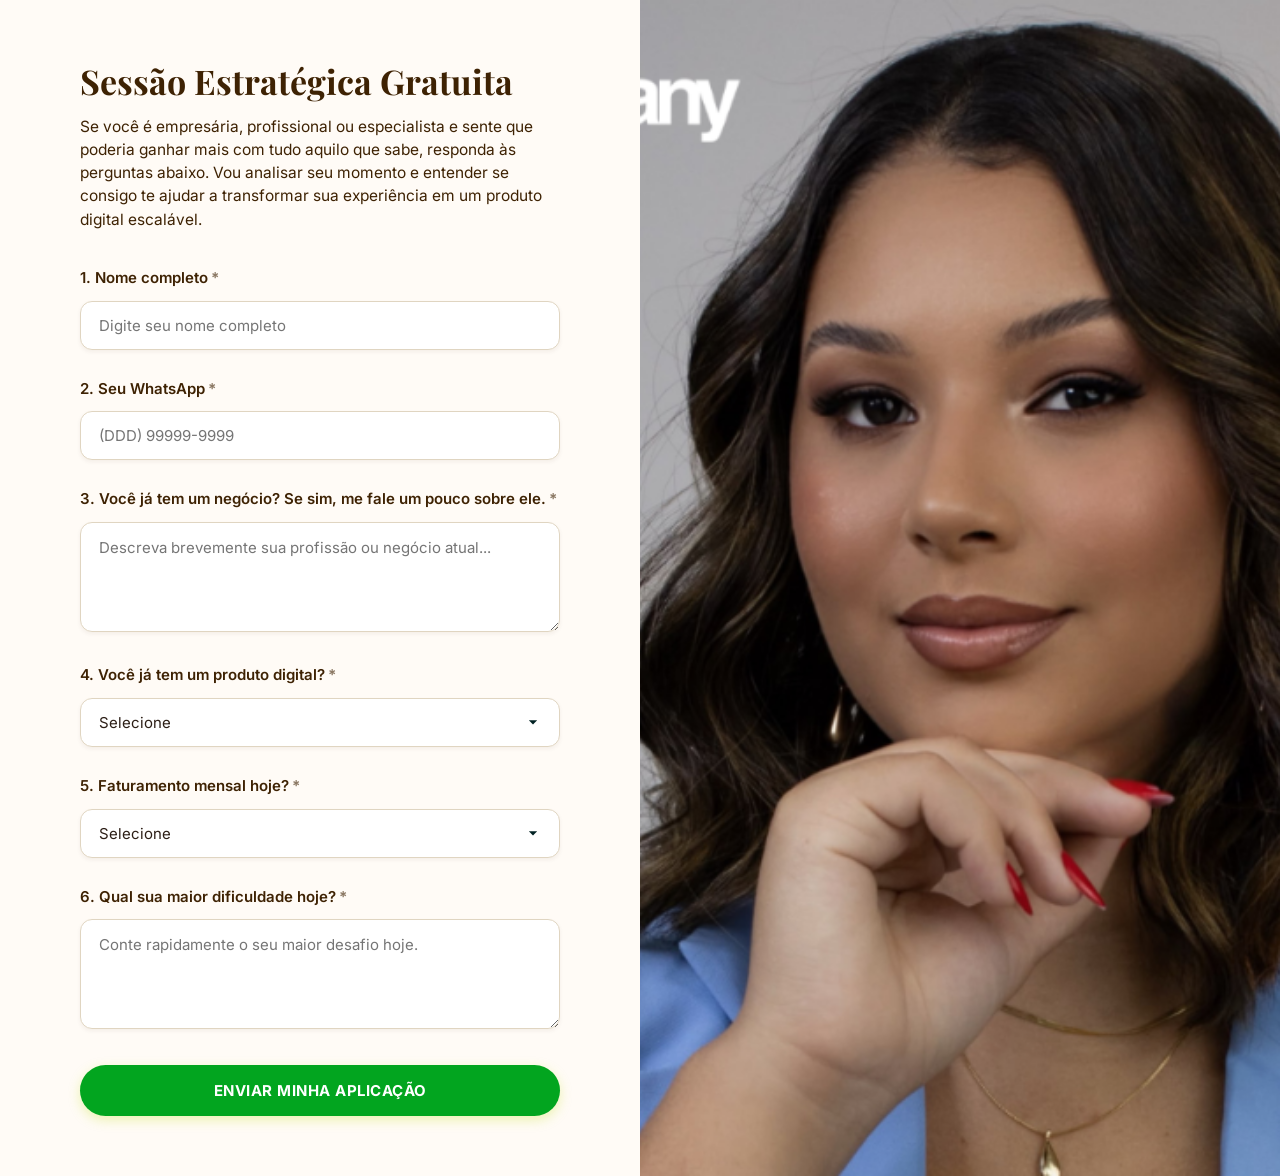
==== index.html @ 9012cf46 "feat: implement 1.5s automatic redirection to WhatsApp to bypass popup blockers" ====
<!DOCTYPE html>
<html lang="pt-BR">
<head>
  <meta charset="UTF-8">
  <meta name="viewport" content="width=device-width, initial-scale=1.0">
  <title>Aplicação Mentoria · Transforme seu Conhecimento em Produto Digital</title>
  
  <!-- Fontes Premium -->
  <link rel="preconnect" href="https://fonts.googleapis.com">
  <link rel="preconnect" href="https://fonts.gstatic.com" crossorigin>
  <link href="https://fonts.googleapis.com/css2?family=Inter:wght@300;400;500;600;700&family=Playfair+Display:ital,wght@0,400..700;1,400..700&display=swap" rel="stylesheet">
  
  <link rel="stylesheet" href="styles.css">
</head>
<body>

  <div class="wrap">
    <!-- Coluna do Formulário -->
    <section class="form-side" id="form-container">
      <div class="form-card" id="form-content">
        <h1>Sessão Estratégica Gratuita</h1>
        <p class="sub">Se você é empresária, profissional ou especialista e sente que poderia ganhar mais com tudo aquilo que sabe, responda às perguntas abaixo. Vou analisar seu momento e entender se consigo te ajudar a transformar sua experiência em um produto digital escalável.</p>
        
        <form id="app-form" onsubmit="return false;">
          
          <!-- Pergunta 1: Nome Completo -->
          <div class="q-group" data-required>
            <label class="q-label" for="nome">1. Nome completo<span class="req">*</span></label>
            <input type="text" id="nome" name="nome" placeholder="Digite seu nome completo" required>
            <span class="error-msg">Digite seu nome para continuar.</span>
          </div>

          <!-- Pergunta 2: WhatsApp -->
          <div class="q-group" data-required>
            <label class="q-label" for="whatsapp">2. Seu WhatsApp<span class="req">*</span></label>
            <input type="tel" id="whatsapp" name="whatsapp" placeholder="(DDD) 99999-9999" required>
            <span class="error-msg">Digite seu número de WhatsApp para continuar.</span>
          </div>

          <!-- Pergunta 3: Você já tem um negócio? -->
          <div class="q-group" data-required>
            <label class="q-label" for="negocio">3. Você já tem um negócio? Se sim, me fale um pouco sobre ele.<span class="req">*</span></label>
            <textarea id="negocio" name="negocio" placeholder="Descreva brevemente sua profissão ou negócio atual..." required></textarea>
            <span class="error-msg">Escreva a sua resposta para continuar.</span>
          </div>

          <!-- Pergunta 4: Você já tem um produto digital? -->
          <div class="q-group" data-required>
            <label class="q-label" for="produto_digital">4. Você já tem um produto digital?<span class="req">*</span></label>
            <select id="produto_digital" name="produto_digital" required>
              <option value="" disabled selected>Selecione</option>
              <option value="Sim">Sim</option>
              <option value="Não">Não</option>
            </select>
            <span class="error-msg">Selecione uma opção para continuar.</span>
          </div>

          <!-- Pergunta 5: Faturamento -->
          <div class="q-group" data-required>
            <label class="q-label" for="faturamento">5. Faturamento mensal hoje?<span class="req">*</span></label>
            <select id="faturamento" name="faturamento" required>
              <option value="" disabled selected>Selecione</option>
              <option value="Até 5k">Até 5k</option>
              <option value="5k–20k">5k–20k</option>
              <option value="+20k">+20k</option>
            </select>
            <span class="error-msg">Selecione uma opção para continuar.</span>
          </div>

          <!-- Pergunta 6: Maior dificuldade -->
          <div class="q-group" data-required>
            <label class="q-label" for="dificuldade">6. Qual sua maior dificuldade hoje?<span class="req">*</span></label>
            <textarea id="dificuldade" name="dificuldade" placeholder="Conte rapidamente o seu maior desafio hoje." required></textarea>
            <span class="error-msg">Escreva sobre sua maior dificuldade para continuar.</span>
          </div>

          <button type="submit" id="submit-btn" class="submit-button">Enviar Minha Aplicação</button>
          
          <div class="form-notice" id="form-notice">
            Responda os campos destacados para enviar.
          </div>
        </form>
      </div>

      <!-- Tela de Sucesso -->
      <div class="success-card" id="success-content" style="display: none;">
        <div class="success-icon">
          <svg viewBox="0 0 24 24" fill="none" xmlns="http://www.w3.org/2000/svg">
            <path d="M9 12L11 14L15 10M21 12C21 16.9706 16.9706 21 12 21C7.02944 21 3 16.9706 3 12C3 7.02944 7.02944 3 12 3C16.9706 3 21 7.02944 21 12Z" stroke="currentColor" stroke-width="2" stroke-linecap="round" stroke-linejoin="round"/>
          </svg>
        </div>
        <h2>Aplicação enviada!</h2>
        <p>Aguarde, estamos te direcionando para o WhatsApp...</p>
        <p class="accent-text">Caso não seja redirecionada automaticamente, clique no botão abaixo:</p>
        
        <a id="wa-action-btn" href="#" target="_blank" class="success-button">
          Concluir no WhatsApp
        </a>
      </div>
    </section>

    <!-- Coluna da Foto -->
    <aside class="photo-side" aria-hidden="true"></aside>
  </div>

  <script src="script.js"></script>
</body>
</html>
---- styles.css ----
:root {
  --teal: #3E2203; /* Marrom escuro da Duda */
  --lime: #02A51F; /* Verde esmeralda da Duda */
  --cream: #FFFBF6; /* Creme claro solicitado */
  --ink: #2C1E16; /* Tom chumbo marrom para texto */
  --border: #e0d5c1; /* Borda quente suave */
  --white: #ffffff;
  --error: #e04f4f;
  --shadow: rgba(62, 34, 3, 0.06);
  
  --font-serif: 'Playfair Display', serif;
  --font-sans: 'Inter', sans-serif;
}

* {
  box-sizing: border-box;
  margin: 0;
  padding: 0;
}

html, body {
  font-family: var(--font-sans);
  color: var(--ink);
  background: var(--cream);
  min-height: 100vh;
}

.wrap {
  display: flex;
  min-height: 100vh;
}

/* Coluna Esquerda: Formulário */
.form-side {
  flex: 1 1 50%;
  background: var(--cream);
  display: flex;
  align-items: center;
  justify-content: center;
  padding: 60px 40px;
  overflow-y: auto;
}

.form-card, .success-card {
  width: 100%;
  max-width: 480px;
  animation: fadeIn 0.6s cubic-bezier(0.25, 0.46, 0.45, 0.94) both;
}

@keyframes fadeIn {
  from {
    opacity: 0;
    transform: translateY(12px);
  }
  to {
    opacity: 1;
    transform: translateY(0);
  }
}
.form-card h1 {
  font-family: var(--font-serif);
  font-size: 34px;
  font-weight: 700;
  line-height: 1.25;
  color: #3E2203; /* Dark brown title */
  margin-bottom: 12px;
}

.form-card .sub {
  font-size: 15.5px;
  line-height: 1.5;
  color: var(--teal); /* Dark brown subtitle */
  margin-bottom: 36px;
  font-weight: 400;
}

/* Grupos de Perguntas */
.q-group {
  margin-bottom: 28px;
  position: relative;
}

.q-label {
  display: block;
  font-size: 15px;
  font-weight: 600;
  line-height: 1.45;
  color: var(--teal);
  margin-bottom: 12px;
}

.q-label .req {
  color: var(--teal);
  opacity: 0.6;
  margin-left: 3px;
  font-weight: 700;
}

/* Inputs de Texto e Textarea */
textarea, input[type="text"], input[type="tel"], select {
  width: 100%;
  padding: 14px 18px;
  border: 1px solid var(--border);
  border-radius: 12px;
  font-size: 15px;
  font-family: inherit;
  color: var(--ink);
  background: var(--white);
  outline: none;
  transition: all 0.25s ease;
  box-shadow: 0 2px 4px var(--shadow);
}

select {
  appearance: none;
  -webkit-appearance: none;
  background-image: url("data:image/svg+xml;utf8,<svg fill='%23002223' height='24' viewBox='0 0 24 24' width='24' xmlns='http://www.w3.org/2000/svg'><path d='M7 10l5 5 5-5z'/><path d='M0 0h24v24H0z' fill='none'/></svg>");
  background-repeat: no-repeat;
  background-position: right 16px center;
  background-size: 20px;
  padding-right: 40px;
  cursor: pointer;
}

textarea {
  min-height: 110px;
  resize: vertical;
  line-height: 1.5;
}

textarea:focus, input[type="text"]:focus, input[type="tel"]:focus, select:focus {
  border-color: var(--teal);
  box-shadow: 0 0 0 3px rgba(0, 34, 35, 0.1);
}

/* Opções em Cards Clickáveis (Rádio) */
.options-grid {
  display: flex;
  flex-direction: column;
  gap: 10px;
}

.option-card {
  position: relative;
  display: flex;
  align-items: center;
  gap: 14px;
  padding: 15px 18px;
  background: var(--white);
  border: 1px solid var(--border);
  border-radius: 12px;
  cursor: pointer;
  transition: all 0.2s ease;
  box-shadow: 0 2px 4px var(--shadow);
}

.option-card input[type="radio"] {
  position: absolute;
  opacity: 0;
  width: 0;
  height: 0;
}

.option-circle {
  flex-shrink: 0;
  width: 18px;
  height: 18px;
  border: 1px solid var(--border);
  border-radius: 50%;
  position: relative;
  transition: all 0.2s ease;
}

.option-circle::after {
  content: '';
  position: absolute;
  inset: 4px;
  background: var(--teal);
  border-radius: 50%;
  opacity: 0;
  transform: scale(0.6);
  transition: all 0.2s ease;
}

.option-text {
  font-size: 14.5px;
  font-weight: 400;
  color: #333;
  line-height: 1.4;
  transition: color 0.2s ease;
}

/* Hover e Check dos Cards */
@media (hover: hover) {
  .option-card:hover {
    border-color: var(--teal);
    transform: translateY(-1px);
  }
}

.option-card:has(input:checked) {
  border-color: var(--teal);
  background: rgba(0, 34, 35, 0.02);
  box-shadow: 0 4px 8px rgba(0, 34, 35, 0.05);
}

.option-card input:checked ~ .option-circle {
  border-color: var(--teal);
}

.option-card input:checked ~ .option-circle::after {
  opacity: 1;
  transform: scale(1);
}

.option-card input:checked ~ .option-text {
  color: var(--teal);
  font-weight: 500;
}

/* Seção de Contatos */
.contact-section {
  margin-top: 40px;
  padding-top: 30px;
  border-top: 1px dashed var(--border);
}

.section-title {
  font-family: var(--font-serif);
  font-size: 22px;
  font-weight: 600;
  color: var(--teal);
  margin-bottom: 24px;
}

.contact-section label {
  display: block;
  font-size: 14px;
  font-weight: 600;
  color: var(--teal);
  margin-bottom: 8px;
}

/* Botões */
.submit-button, .success-button {
  display: block;
  width: 100%;
  text-align: center;
  background: var(--lime);
  color: var(--white); /* Texto branco para leitura no verde */
  font-family: inherit;
  font-weight: 700;
  font-size: 15px;
  letter-spacing: 0.5px;
  text-transform: uppercase;
  border: none;
  border-radius: 30px;
  padding: 16px 28px;
  margin-top: 32px;
  cursor: pointer;
  transition: all 0.25s cubic-bezier(0.25, 0.46, 0.45, 0.94);
  box-shadow: 0 4px 12px rgba(200, 230, 50, 0.35);
  text-decoration: none;
}

.submit-button:hover, .success-button:hover {
  transform: translateY(-2px);
  box-shadow: 0 6px 18px rgba(200, 230, 50, 0.5);
  filter: brightness(1.02);
}

.submit-button:active, .success-button:active {
  transform: translateY(0);
}

/* Mensagens de Erro e Alerta */
.error-msg {
  display: none;
  font-size: 12.5px;
  color: var(--error);
  margin-top: 6px;
  font-weight: 500;
  animation: fadeIn 0.2s ease-out;
}

.q-group.invalid textarea, 
.q-group.invalid input[type="text"], 
.q-group.invalid input[type="tel"],
.q-group.invalid select {
  border-color: var(--error);
}

.q-group.invalid .options-grid {
  outline: 1.5px solid rgba(224, 79, 79, 0.25);
  outline-offset: 4px;
  border-radius: 12px;
}

.q-group.invalid .error-msg {
  display: block;
}

.form-notice {
  text-align: center;
  font-size: 13.5px;
  color: var(--error);
  margin-top: 16px;
  font-weight: 500;
  display: none;
  animation: fadeIn 0.25s ease;
}

.form-notice.show {
  display: block;
}
/* Coluna Direita: Imagem do Hero */
.photo-side {
  flex: 1 1 50%;
  background-color: var(--teal);
  background-image: url('hero_photo.jpg');
  background-size: cover;
  background-position: center;
  background-repeat: no-repeat;
  position: relative;
}

/* Tela de Sucesso */
.success-card {
  text-align: center;
  padding: 20px 0;
}

.success-icon {
  width: 72px;
  height: 72px;
  color: var(--teal);
  margin: 0 auto 24px;
}

.success-icon svg {
  width: 100%;
  height: 100%;
}

.success-card h2 {
  font-family: var(--font-serif);
  font-size: 32px;
  font-weight: 700;
  color: #3E2203; /* Dark brown heading */
  margin-bottom: 16px;
}

.success-card p {
  font-size: 15.5px;
  line-height: 1.6;
  color: var(--teal); /* Dark brown paragraph text */
  margin-bottom: 12px;
}

.success-card .accent-text {
  font-weight: 500;
  color: var(--teal);
  margin-bottom: 24px;
}

.success-button {
  background: var(--teal);
  color: var(--white);
  box-shadow: 0 4px 12px rgba(62, 34, 3, 0.15);
}

.success-button:hover {
  background: #502E05;
  color: var(--white);
  box-shadow: 0 6px 18px rgba(62, 34, 3, 0.25);
}

/* Responsividade */
@media (max-width: 992px) {
  .form-side {
    padding: 48px 24px;
  }
  .form-card h1 {
    font-size: 30px;
  }
}

@media (max-width: 768px) {
  .wrap {
    flex-direction: column;
  }
  .photo-side {
    order: -1;
    min-height: 280px;
    background-position: center 20%;
  }
  .form-side {
    padding: 40px 20px;
  }
  .form-card h1 {
    font-size: 28px;
  }
}
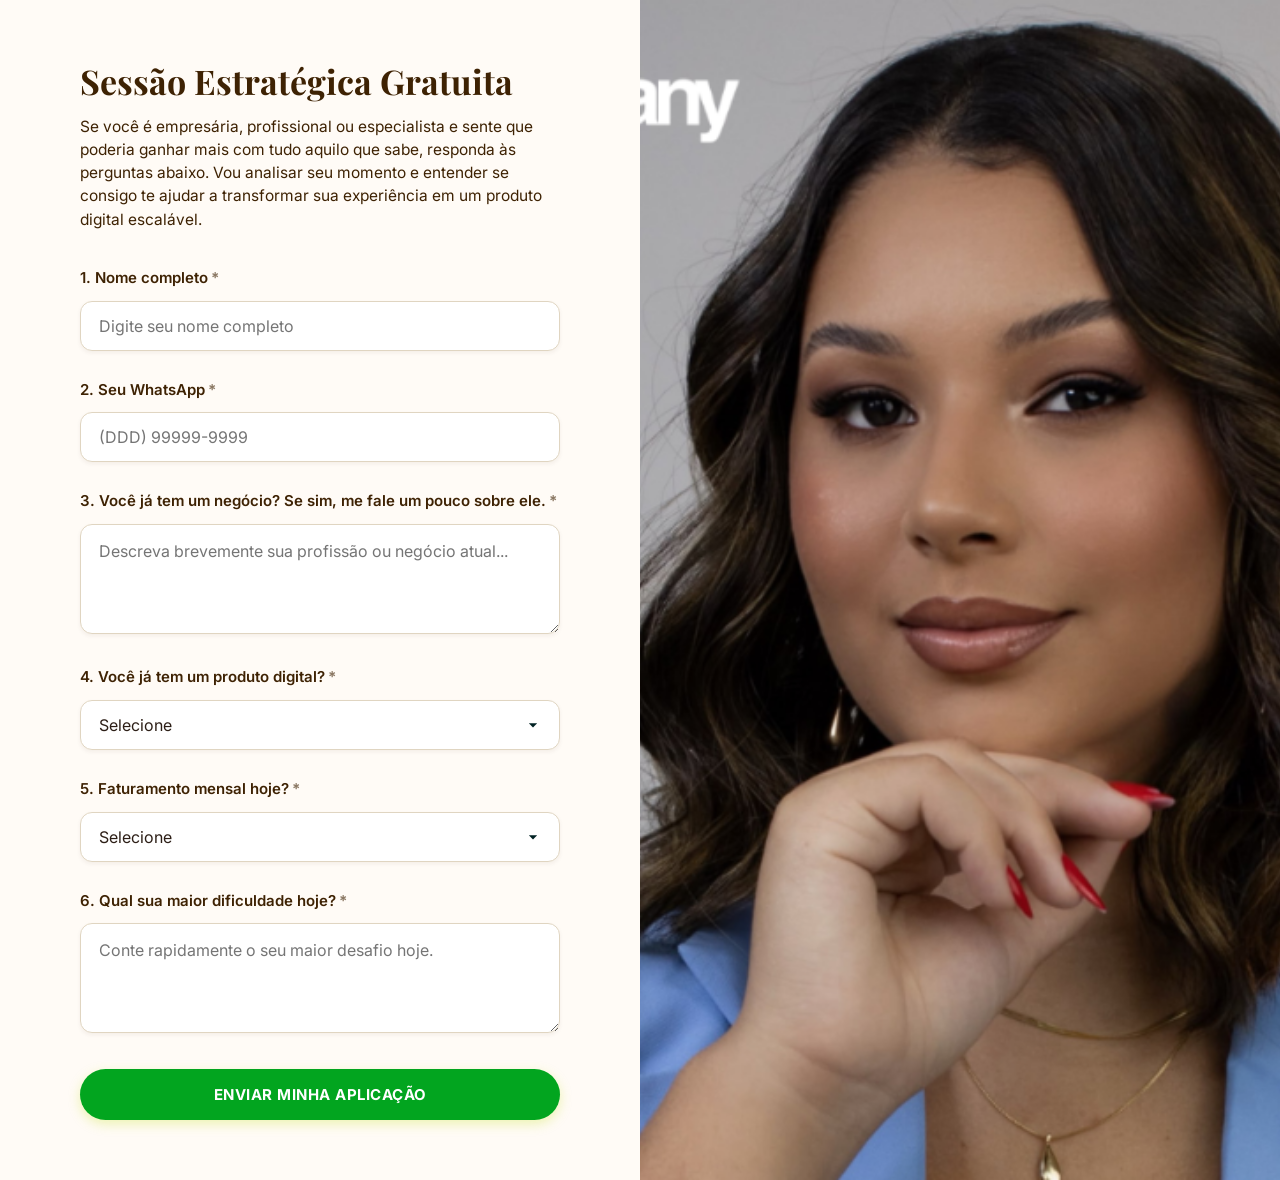
==== commit fffc651f: "style: prevent iOS Safari input zoom and update WhatsApp number to 5562985114144" ====
--- a/index.html
+++ b/index.html
@@ -2,7 +2,7 @@
 <html lang="pt-BR">
 <head>
   <meta charset="UTF-8">
-  <meta name="viewport" content="width=device-width, initial-scale=1.0">
+  <meta name="viewport" content="width=device-width, initial-scale=1.0, maximum-scale=1.0, user-scalable=no">
   <title>Aplicação Mentoria · Transforme seu Conhecimento em Produto Digital</title>
   
   <!-- Fontes Premium -->
--- a/styles.css
+++ b/styles.css
@@ -102,7 +102,7 @@
   padding: 14px 18px;
   border: 1px solid var(--border);
   border-radius: 12px;
-  font-size: 15px;
+  font-size: 16px; /* Evita o zoom automático no iPhone (iOS exige mínimo 16px) */
   font-family: inherit;
   color: var(--ink);
   background: var(--white);
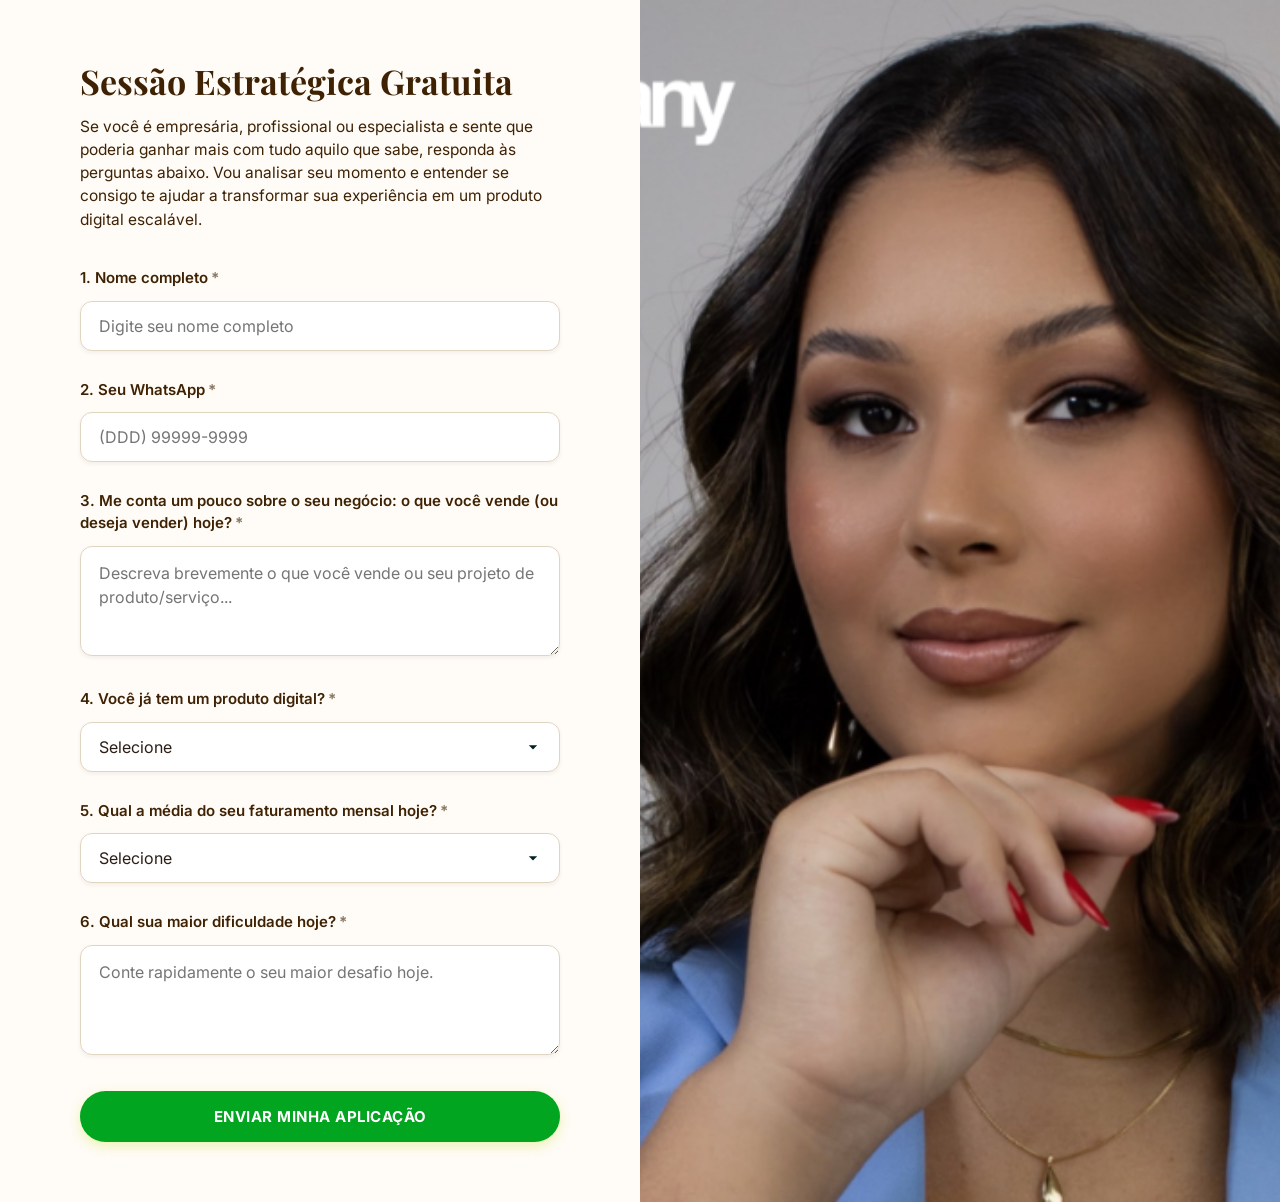
==== commit 7e570535: "style: update business description question and faturamento dropdown options to match strategic reco" ====
--- a/index.html
+++ b/index.html
@@ -37,10 +37,10 @@
             <span class="error-msg">Digite seu número de WhatsApp para continuar.</span>
           </div>
 
-          <!-- Pergunta 3: Você já tem um negócio? -->
+          <!-- Pergunta 3: Me conta um pouco sobre o seu negócio -->
           <div class="q-group" data-required>
-            <label class="q-label" for="negocio">3. Você já tem um negócio? Se sim, me fale um pouco sobre ele.<span class="req">*</span></label>
-            <textarea id="negocio" name="negocio" placeholder="Descreva brevemente sua profissão ou negócio atual..." required></textarea>
+            <label class="q-label" for="negocio">3. Me conta um pouco sobre o seu negócio: o que você vende (ou deseja vender) hoje?<span class="req">*</span></label>
+            <textarea id="negocio" name="negocio" placeholder="Descreva brevemente o que você vende ou seu projeto de produto/serviço..." required></textarea>
             <span class="error-msg">Escreva a sua resposta para continuar.</span>
           </div>
 
@@ -57,12 +57,15 @@
 
           <!-- Pergunta 5: Faturamento -->
           <div class="q-group" data-required>
-            <label class="q-label" for="faturamento">5. Faturamento mensal hoje?<span class="req">*</span></label>
+            <label class="q-label" for="faturamento">5. Qual a média do seu faturamento mensal hoje?<span class="req">*</span></label>
             <select id="faturamento" name="faturamento" required>
               <option value="" disabled selected>Selecione</option>
-              <option value="Até 5k">Até 5k</option>
-              <option value="5k–20k">5k–20k</option>
-              <option value="+20k">+20k</option>
+              <option value="Abaixo de R$ 3.000">Abaixo de R$ 3.000</option>
+              <option value="Entre R$ 3.000 e R$ 7.000">Entre R$ 3.000 e R$ 7.000</option>
+              <option value="Entre R$ 7.000 e R$ 12.000">Entre R$ 7.000 e R$ 12.000</option>
+              <option value="Entre R$ 12.000 e R$ 25.000">Entre R$ 12.000 e R$ 25.000</option>
+              <option value="Entre R$ 25.000 e R$ 50.000">Entre R$ 25.000 e R$ 50.000</option>
+              <option value="Acima de R$ 50.000">Acima de R$ 50.000</option>
             </select>
             <span class="error-msg">Selecione uma opção para continuar.</span>
           </div>
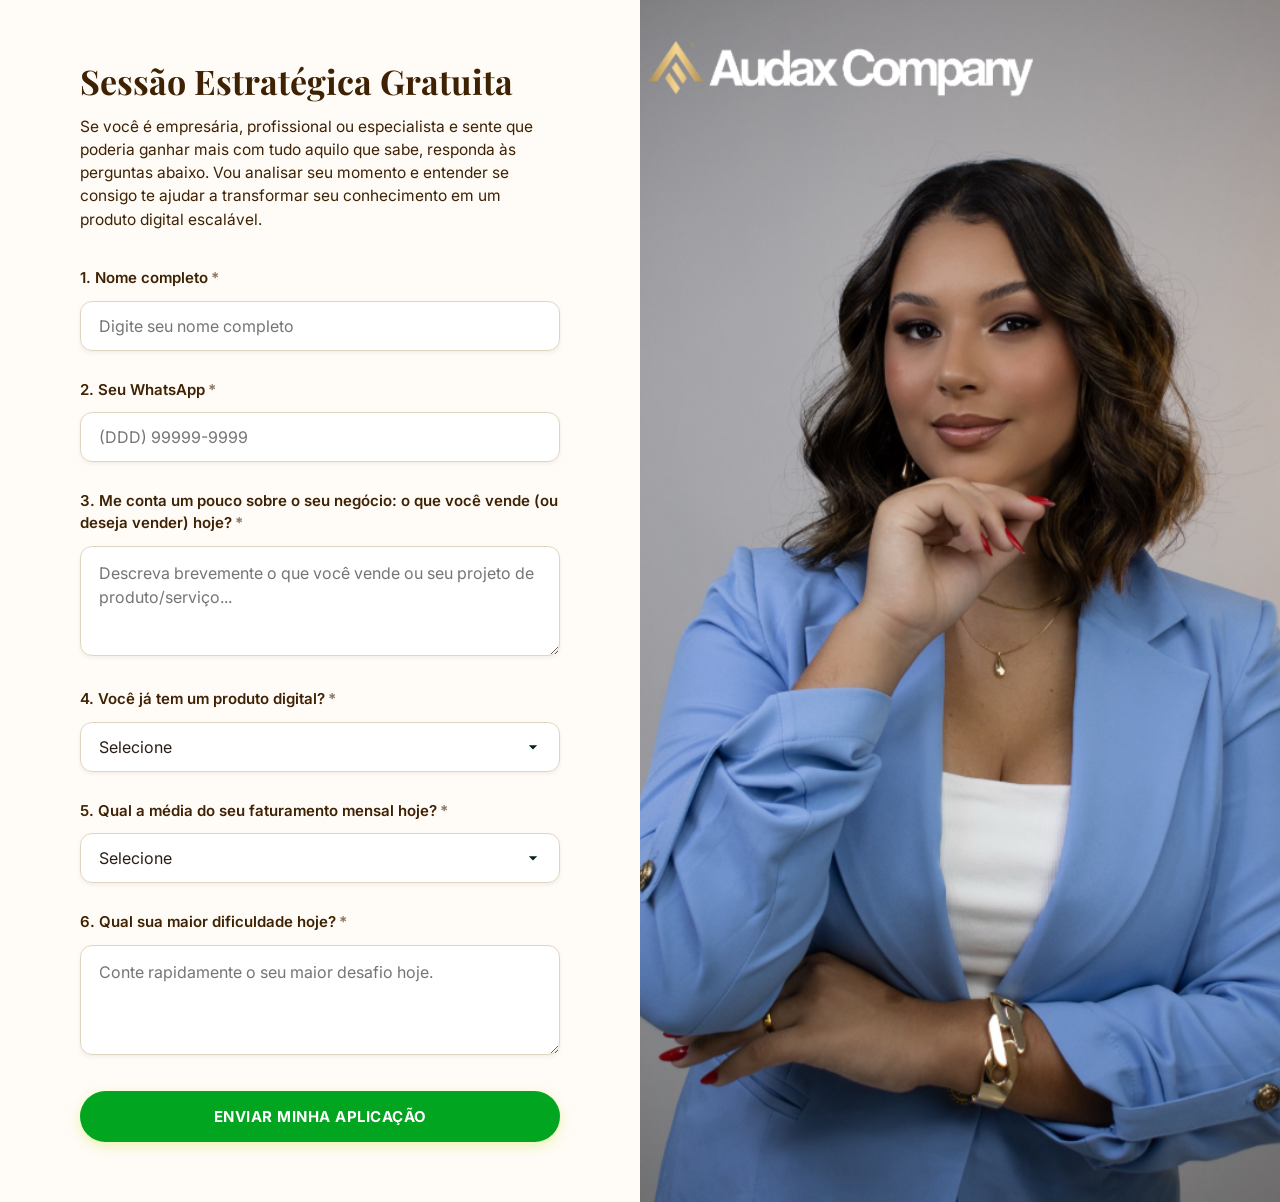
==== commit 2a7099f0: "style: update form subtitle text" ====
--- a/index.html
+++ b/index.html
@@ -19,7 +19,7 @@
     <section class="form-side" id="form-container">
       <div class="form-card" id="form-content">
         <h1>Sessão Estratégica Gratuita</h1>
-        <p class="sub">Se você é empresária, profissional ou especialista e sente que poderia ganhar mais com tudo aquilo que sabe, responda às perguntas abaixo. Vou analisar seu momento e entender se consigo te ajudar a transformar sua experiência em um produto digital escalável.</p>
+        <p class="sub">Se você é empresária, profissional ou especialista e sente que poderia ganhar mais com tudo aquilo que sabe, responda às perguntas abaixo. Vou analisar seu momento e entender se consigo te ajudar a transformar seu conhecimento em um produto digital escalável.</p>
         
         <form id="app-form" onsubmit="return false;">
           
--- a/styles.css
+++ b/styles.css
@@ -317,7 +317,7 @@
 .photo-side {
   flex: 1 1 50%;
   background-color: var(--teal);
-  background-image: url('hero_photo.jpg');
+  background-image: url('hero_photo.png');
   background-size: cover;
   background-position: center;
   background-repeat: no-repeat;
@@ -393,6 +393,7 @@
     order: -1;
     min-height: 280px;
     background-position: center 20%;
+    background-image: url('hero_photo.jpg');
   }
   .form-side {
     padding: 40px 20px;
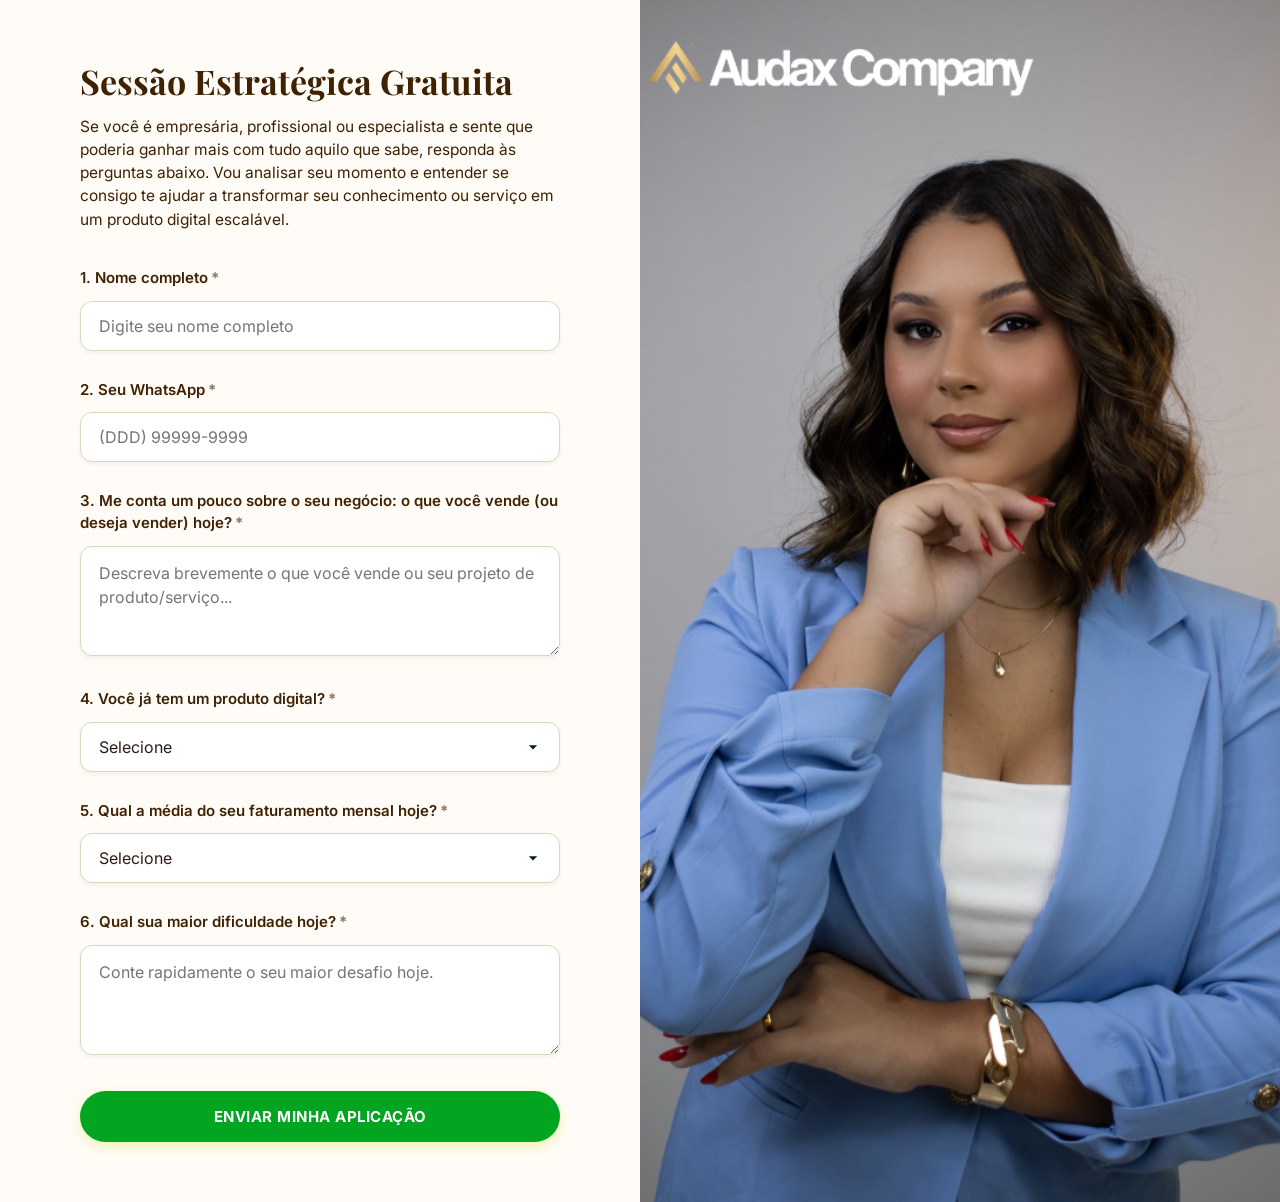
==== commit aedbe247: "style: update copy to include 'ou servico'" ====
--- a/index.html
+++ b/index.html
@@ -3,7 +3,7 @@
 <head>
   <meta charset="UTF-8">
   <meta name="viewport" content="width=device-width, initial-scale=1.0, maximum-scale=1.0, user-scalable=no">
-  <title>Aplicação Mentoria · Transforme seu Conhecimento em Produto Digital</title>
+  <title>Sessão Estratégica Gratuita</title>
   
   <!-- Fontes Premium -->
   <link rel="preconnect" href="https://fonts.googleapis.com">
@@ -19,7 +19,7 @@
     <section class="form-side" id="form-container">
       <div class="form-card" id="form-content">
         <h1>Sessão Estratégica Gratuita</h1>
-        <p class="sub">Se você é empresária, profissional ou especialista e sente que poderia ganhar mais com tudo aquilo que sabe, responda às perguntas abaixo. Vou analisar seu momento e entender se consigo te ajudar a transformar seu conhecimento em um produto digital escalável.</p>
+        <p class="sub">Se você é empresária, profissional ou especialista e sente que poderia ganhar mais com tudo aquilo que sabe, responda às perguntas abaixo. Vou analisar seu momento e entender se consigo te ajudar a transformar seu conhecimento ou serviço em um produto digital escalável.</p>
         
         <form id="app-form" onsubmit="return false;">
           
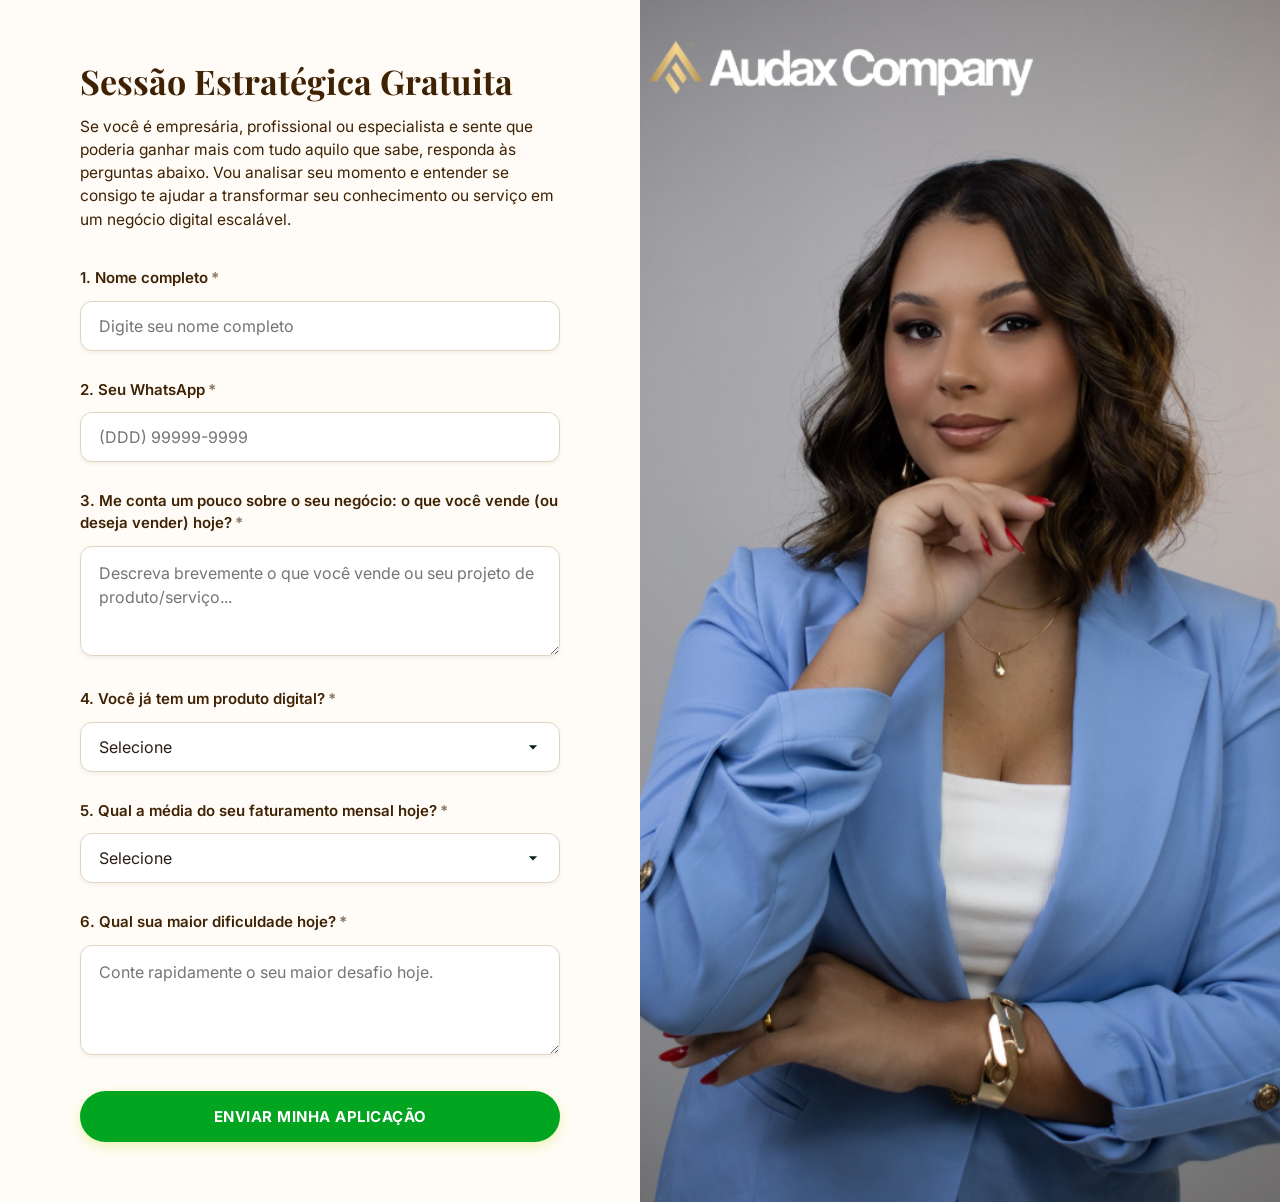
==== commit 9a9a7ee5: "style: change produto digital to negocio digital in both pages" ====
--- a/index.html
+++ b/index.html
@@ -19,7 +19,7 @@
     <section class="form-side" id="form-container">
       <div class="form-card" id="form-content">
         <h1>Sessão Estratégica Gratuita</h1>
-        <p class="sub">Se você é empresária, profissional ou especialista e sente que poderia ganhar mais com tudo aquilo que sabe, responda às perguntas abaixo. Vou analisar seu momento e entender se consigo te ajudar a transformar seu conhecimento ou serviço em um produto digital escalável.</p>
+        <p class="sub">Se você é empresária, profissional ou especialista e sente que poderia ganhar mais com tudo aquilo que sabe, responda às perguntas abaixo. Vou analisar seu momento e entender se consigo te ajudar a transformar seu conhecimento ou serviço em um negócio digital escalável.</p>
         
         <form id="app-form" onsubmit="return false;">
           
